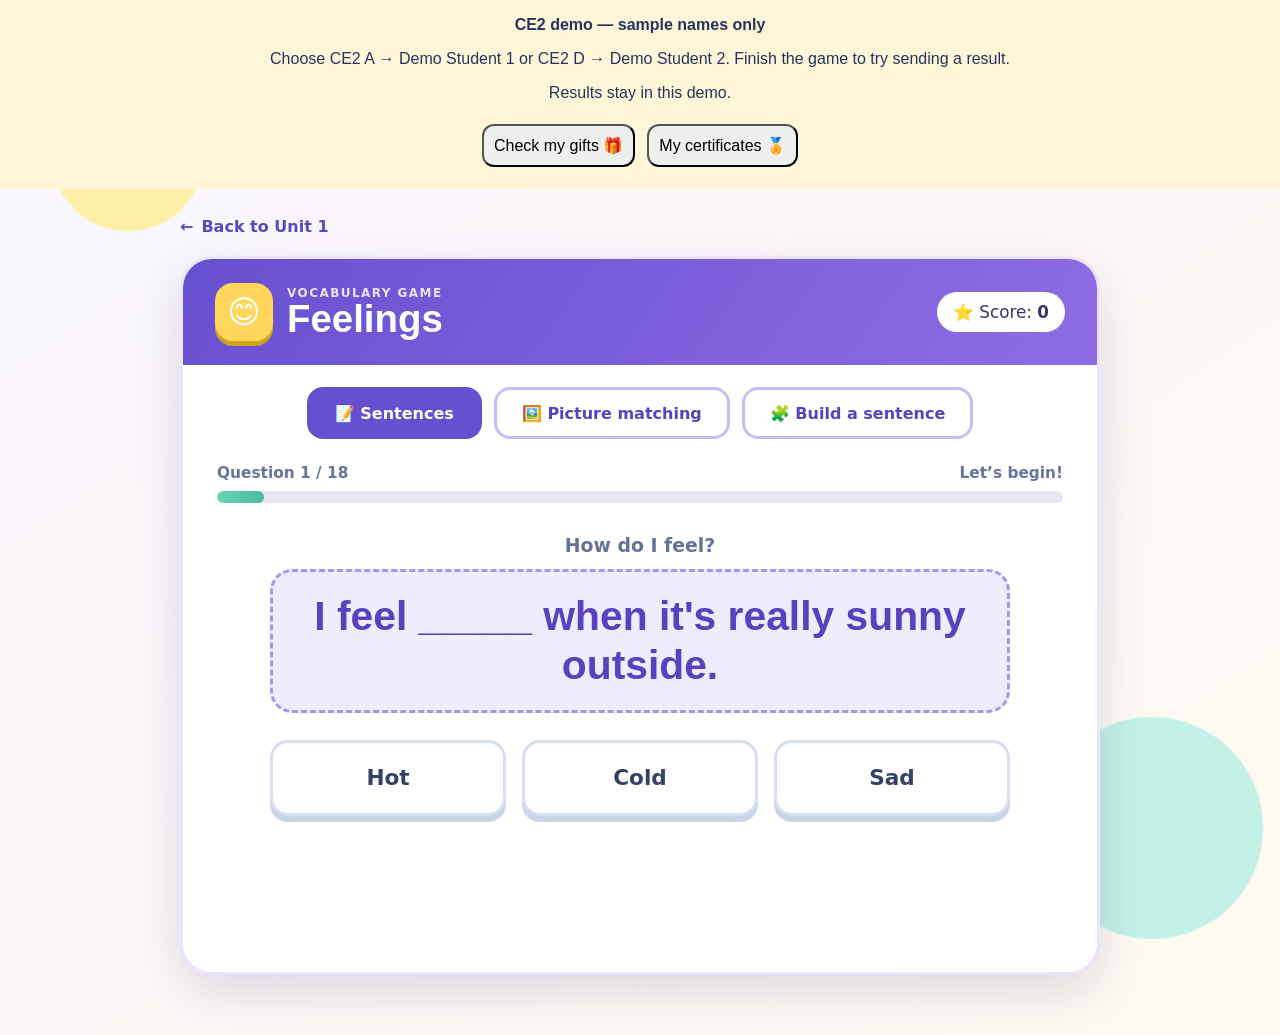
==== ce2-name-selection-demo.html @ 173ce125 "Add standalone name-selection demo with fictional students" ====
<!doctype html>
<html lang="en">
  <head>
    <meta charset="UTF-8" />
    <meta name="viewport" content="width=device-width, initial-scale=1.0" />
    <meta name="description" content="A fun feelings vocabulary game for CE2 English students." />
    <title>Feelings | CE2 Learning Games</title>
    
    
    
    
    
  <style>:root { font-family: "Nunito", system-ui, sans-serif; color: #26345d; background: #f5f1ff; }
* { box-sizing: border-box; }
body { margin: 0; min-width: 320px; min-height: 100vh; background: radial-gradient(circle at 10% 15%, #fff0a8 0 75px, transparent 77px), radial-gradient(circle at 90% 80%, #c4f1e6 0 110px, transparent 112px), linear-gradient(145deg, #f8f5ff, #fffaf0); }
button, a { font: inherit; }
.game-page { width: min(920px, calc(100% - 32px)); margin: 0 auto; padding: 28px 0 60px; }
.home-link { display: inline-flex; align-items: center; gap: 8px; margin-bottom: 20px; color: #5c48bd; font-weight: 800; text-decoration: none; }
.home-link:hover { text-decoration: underline; }
.home-link:focus-visible, button:focus-visible, .secondary-button:focus-visible { outline: 4px solid #f6c936; outline-offset: 4px; }
.game-panel { overflow: hidden; min-height: 650px; background: white; border: 3px solid #ebe5ff; border-radius: 32px; box-shadow: 0 18px 50px rgba(66, 48, 126, .16); }
.game-header { display: flex; align-items: center; justify-content: space-between; gap: 20px; padding: 24px 32px; color: white; background: linear-gradient(125deg, #6750cf, #8d6de4); }
.title-wrap { display: flex; align-items: center; gap: 14px; }
.game-icon { display: grid; place-items: center; width: 58px; height: 58px; font-size: 32px; background: #ffd65a; border-radius: 18px; box-shadow: 0 5px 0 #cfa322; }
.kicker { margin: 0; color: #e8e1ff; font-size: .75rem; font-weight: 800; letter-spacing: .12em; text-transform: uppercase; }
h1 { margin: 0; font-family: "Baloo 2", sans-serif; font-size: clamp(1.75rem, 4vw, 2.4rem); line-height: 1; }
.score-pill { flex: 0 0 auto; padding: 10px 16px; color: #3e326f; background: white; border-radius: 30px; font-size: 1.05rem; }
.progress-info { display: flex; justify-content: space-between; padding: 25px 34px 9px; color: #68759a; font-size: .96rem; font-weight: 800; }
.progress-track { height: 12px; margin: 0 34px; overflow: hidden; background: #e9e5f3; border-radius: 20px; }
.progress-fill { width: 8.33%; height: 100%; background: linear-gradient(90deg, #69d3b6, #49bd9e); border-radius: inherit; transition: width .35s ease; }
.question-area { padding: 31px 32px 42px; text-align: center; }
.instruction { margin: 0 0 13px; color: #667397; font-size: 1.18rem; font-weight: 800; }
.sentence { display: grid; place-items: center; min-height: 115px; width: min(740px, 100%); margin: 0 auto; padding: 20px 34px; color: #5941bf; background: #f0ecff; border: 3px dashed #a896ed; border-radius: 22px; font-family: "Baloo 2", sans-serif; font-size: clamp(1.65rem, 4vw, 2.55rem); font-weight: 800; line-height: 1.2; }
.answers { display: grid; grid-template-columns: repeat(3, 1fr); gap: 16px; width: min(740px, 100%); margin: 27px auto 0; }
.answer-button { min-height: 76px; padding: 12px 16px; color: #344269; background: white; border: 3px solid #d8dff1; border-radius: 18px; cursor: pointer; font-size: clamp(1.1rem, 2.5vw, 1.35rem); font-weight: 800; text-transform: capitalize; box-shadow: 0 6px 0 #cbd3e8; transition: transform .15s ease, box-shadow .15s ease, background .15s ease; }
.answer-button:hover:not(:disabled) { transform: translateY(-3px); border-color: #9d8be6; box-shadow: 0 9px 0 #d3caf5; }
.answer-button.wrong { color: #a63e52; background: #ffe6e9; border-color: #f27d91; box-shadow: 0 5px 0 #dd697d; animation: shake .3s ease; }
.answer-button.correct { color: #176a55; background: #dff9ee; border-color: #53c7a7; box-shadow: 0 5px 0 #3aa88a; }
.answer-button:disabled { cursor: default; opacity: .65; }
.answer-button.correct:disabled { opacity: 1; }
.feedback { min-height: 32px; margin: 22px 0 8px; font-size: 1.3rem; font-weight: 800; }
.feedback--correct { color: #19836a; }
.feedback--wrong { color: #c14a5f; }
.primary-button, .secondary-button { display: inline-flex; align-items: center; justify-content: center; gap: 8px; min-height: 52px; padding: 12px 25px; border-radius: 16px; font-weight: 800; text-decoration: none; cursor: pointer; }
.primary-button { color: white; background: #6750cf; border: 0; box-shadow: 0 6px 0 #4935a8; }
.primary-button:hover { background: #765fe0; transform: translateY(-1px); }
.next-button { visibility: hidden; }
.next-button.visible { visibility: visible; }
.results { padding: 78px 30px; text-align: center; }
.celebration { font-size: 75px; }
.results h2 { margin: 10px 0 0; color: #5941bf; font-family: "Baloo 2", sans-serif; font-size: clamp(2.5rem, 7vw, 4rem); }
.results p { margin: 5px 0 30px; color: #68759a; font-size: 1.45rem; }
.results p strong { color: #26345d; }
.result-actions { display: flex; flex-wrap: wrap; justify-content: center; gap: 16px; }
.secondary-button { color: #5941bf; background: white; border: 3px solid #c9bcf6; }
@keyframes shake { 25% { transform: translateX(-5px); } 75% { transform: translateX(5px); } }
@media (max-width: 620px) { .game-page { width: min(100% - 20px, 920px); padding-top: 15px; } .game-panel { min-height: 630px; border-radius: 24px; } .game-header { padding: 20px 18px; } .game-icon { width: 50px; height: 50px; } .score-pill { padding: 9px 12px; font-size: .92rem; } .progress-info { padding: 22px 20px 8px; } .progress-track { margin: 0 20px; } .question-area { padding: 26px 18px 36px; } .sentence { min-height: 105px; padding: 18px; } .answers { grid-template-columns: 1fr; gap: 12px; margin-top: 23px; } .answer-button { min-height: 60px; } }
@media (prefers-reduced-motion: reduce) { * { animation: none !important; transition: none !important; } }

[hidden] { display: none !important; }
.exercise-picker { display: flex; flex-wrap: wrap; justify-content: center; gap: 12px; padding: 22px 18px 0; }
.exercise-picker button[aria-pressed="true"] { color: white; background: #6750cf; border-color: #6750cf; }
.feeling-picture { display: grid; place-items: center; width: min(350px, 100%); min-height: 200px; margin: 0 auto; padding: 20px; background: #fff6d6; border: 3px dashed #e7c75e; border-radius: 24px; font-size: clamp(6rem, 20vw, 9rem); line-height: 1.2; }
.word-order { grid-template-columns: 1fr; }
.built-sentence { margin: 0; min-height: 48px; font-size: 1.4rem; }
.word-bank { display: flex; flex-wrap: wrap; justify-content: center; gap: 12px; }
.word-bank button:disabled { opacity: .5; }


[hidden] { display: none !important; }
.completion-form, .teacher-form { width: min(480px, 100%); margin: 28px auto; padding: 22px; border: 2px solid #d8dff1; border-radius: 18px; text-align: left; }
.completion-form h3 { margin-top: 0; }
.completion-form label, .teacher-form label { display: block; margin: 15px 0 6px; font-weight: 800; }
input, select { width: 100%; min-height: 46px; padding: 10px; font: inherit; border: 2px solid #9a8bce; border-radius: 8px; }
input:focus-visible, select:focus-visible { outline: 3px solid #f6c936; outline-offset: 2px; }
.completion-form button, .teacher-form button { margin-top: 20px; }
.results .completion-form p, .score-note, .submission-status { font-size: 1rem; margin: 12px 0; }
button:disabled { cursor: default; opacity: .65; }
.teacher-content { padding: 24px; }
.teacher-toolbar { display: flex; flex-wrap: wrap; gap: 12px; margin: 20px 0; }
.table-wrap { overflow-x: auto; }
table { width: 100%; border-collapse: collapse; margin-bottom: 28px; }
th, td { padding: 12px; border-bottom: 1px solid #d8dff1; text-align: left; }
th { background: #f0ecff; }
.teacher-status { min-height: 24px; }

.student-list { list-style: none; margin: 0 0 28px; padding: 0; }
.student-results { border-bottom: 1px solid #d8dff1; }
.student-results summary { padding: 12px; cursor: pointer; font-weight: 700; text-align: left; overflow-wrap: anywhere; }
.student-results summary:hover { background: #f0ecff; }
.student-results summary:focus-visible { outline: 3px solid #9a8bce; outline-offset: -3px; }
.student-results[open] summary { background: #f0ecff; }
.student-results .table-wrap { padding: 12px; }
.student-results table { margin-bottom: 0; }

.teacher-form .stay-signed-in { display: flex; align-items: center; gap: 10px; font-weight: 400; }
.stay-signed-in input { width: 18px; height: 18px; min-height: 0; padding: 0; flex: 0 0 18px; }

.all-games-completed { display: inline-block; margin-left: 10px; color: #18733b; font-style: italic; font-weight: 500; }

.teacher-gift{display:inline-flex;margin-left:12px;align-items:center;font-weight:700}.send-gift{border:0;background:#6655c7;color:white;font:inherit;font-weight:800;border-radius:12px;padding:10px 15px;cursor:pointer}.gift-student{display:flex;justify-content:space-between;align-items:center;gap:15px;flex-wrap:wrap;padding:15px;border-bottom:1px solid #ddd}


.gift-actions{display:flex;justify-content:center;gap:14px;flex-wrap:wrap;margin:25px 0}.gift-actions button,.gift-card,#giftLookup button,.certificate-actions button{border:0;border-radius:14px;padding:15px 22px;background:#6655c7;color:white;font:inherit;font-weight:800;cursor:pointer}#giftsDialog{width:min(800px,94vw)}#giftLookup{display:grid;gap:10px;margin:20px 0}#giftLookup input,#giftLookup select{width:100%;padding:12px;border:2px solid #d8d0ef;border-radius:10px;font:inherit;margin:0}#giftLookup button{justify-self:start}#giftList{display:flex;gap:15px;flex-wrap:wrap;margin:20px 0}.gift-card{min-height:115px;background:#fff0be;color:#5143a8;font-size:1.3rem;border:2px solid #e8c45e}.certificate{text-align:center;border:7px double #c79832;border-radius:12px;padding:30px 20px;background:#fffdf5}.certificate .seal{font-size:3rem}.certificate h3{font-size:clamp(1.5rem,4vw,2.3rem);color:#6655c7;margin:12px}.certificate-name{font-size:clamp(1.6rem,5vw,2.8rem);font-weight:900;overflow-wrap:anywhere}.certificate-actions{display:flex;justify-content:center;gap:12px;flex-wrap:wrap;margin-top:22px}.confetti{position:fixed;inset:0;pointer-events:none;z-index:10000;overflow:hidden}.confetti i{position:absolute;left:var(--x);top:-20px;width:10px;height:17px;animation:confetti-fall 2.8s var(--delay) ease-in forwards}@keyframes confetti-fall{to{transform:translateY(105vh) rotate(var(--spin))}}@media print{body>*{display:none!important}#giftsDialog{display:block!important;position:static;max-height:none;width:100%;box-shadow:none;padding:0}#giftsDialog>*{display:none!important}#giftsDialog #certificate{display:block!important}#certificate .certificate-actions{display:none!important}dialog::backdrop{background:none}}

#giftsDialog{max-height:92vh;overflow:auto;border:0;border-radius:26px;padding:28px;background:#fffaf1;color:#252352;font-family:Nunito,system-ui,sans-serif;box-shadow:0 20px 80px #25235244}#giftsDialog::backdrop{background:#25235299}#giftsDialog .dialog-top{display:flex;justify-content:space-between;align-items:center;gap:15px}#closeGifts{border:0;border-radius:50%;width:44px;height:44px;font-size:1.2rem;cursor:pointer}.gift-actions button:focus-visible,.gift-card:focus-visible,#giftsDialog button:focus-visible{outline:3px solid #c79832;outline-offset:4px}[hidden]{display:none!important}


.completion-check{display:inline-block;margin:6px 0 6px 10px;padding:5px 9px;border-radius:12px;background:#d9f0de;color:#174b40;font-size:.8rem;font-weight:800;line-height:1.3}.folder-game.is-complete,.game-card.is-complete,.game-card--rhymes.is-complete,.game-card--imperatives.is-complete,.game-card--feelings.is-complete,.game-card--be.is-complete,.lesson-folder.is-complete{background:#e9f6eb;border-color:#559968}.exercise-picker [data-progress].is-complete{background:#e9f6eb;border-color:#559968;color:#174b40}.game-card__content>.completion-check{margin-left:0}.exercise-progress{margin:0;padding:0 24px 12px}.unit-progress{text-align:center;margin:0}.lesson-folder .completion-check{align-self:flex-start}.folder-game .completion-check{font-size:.8rem;display:inline-block}.game-card.is-complete>.completion-check{margin-left:0}


.demo-bar{padding:16px;background:#fff6d9;text-align:center;font-family:sans-serif}.demo-bar button{margin:6px;padding:10px;border-radius:12px;cursor:pointer}</style></head>
  <body><aside class="demo-bar"><strong>CE2 demo — sample names only</strong><p>Choose CE2 A → Demo Student 1 or CE2 D → Demo Student 2. Finish the game to try sending a result.</p><p>Results stay in this demo.</p><button type="button" data-gifts="gifts">Check my gifts 🎁</button><button type="button" data-gifts="certificates">My certificates 🏅</button></aside>
    <main class="game-page">
      <a class="home-link" href="#"><span aria-hidden="true">←</span> Back to Unit 1</a>

      <section class="game-panel" aria-labelledby="game-title">
        <header class="game-header">
          <div class="title-wrap">
            <span class="game-icon" aria-hidden="true">😊</span>
            <div><p class="kicker">Vocabulary game</p><h1 id="game-title">Feelings</h1></div>
          </div>
          <div class="score-pill">⭐ Score: <strong id="score">0</strong></div>
        </header>

        <nav class="exercise-picker" aria-label="Choose an exercise">
          <button class="secondary-button" id="sentence-mode" data-progress="feelings-sentences" type="button" aria-pressed="true">📝 Sentences</button>
          <button class="secondary-button" id="picture-mode" data-progress="feelings-pictures" type="button" aria-pressed="false">🖼️ Picture matching</button>
          <button class="secondary-button" id="order-mode" data-progress="feelings-order" type="button" aria-pressed="false">🧩 Build a sentence</button>
        </nav>
        <div id="quiz-view">
          <div class="progress-info">
            <span>Question <strong id="question-number">1</strong> / <span id="question-total">18</span></span>
            <span id="progress-label">Let’s begin!</span>
          </div>
          <div class="progress-track" role="progressbar" aria-label="Game progress" aria-valuemin="0" aria-valuemax="18" aria-valuenow="1">
            <div class="progress-fill" id="progress-fill"></div>
          </div>

          <div class="question-area">
            <p class="instruction" id="instruction">How do I feel?</p>
            <div class="sentence" id="sentence">I feel _____ when it's really sunny outside.</div>
            <div class="feeling-picture" id="feeling-picture" role="img" hidden></div>
            <div class="answers" id="answers" aria-label="Answer choices"></div>
            <p class="feedback" id="feedback" aria-live="polite"></p>
            <button class="primary-button next-button" id="next-button" type="button">Next Question <span aria-hidden="true">→</span></button>
          </div>
        </div>

        <div class="results" id="results" hidden>
          <div class="celebration" aria-hidden="true">🎉</div>
          <h2 tabindex="-1">Great work!</h2>
          <p>Your score: <strong><span id="final-score">0</span> / <span id="final-total">18</span></strong></p>
          <div class="result-actions">
            <button class="primary-button" id="play-again" type="button">↻ Play Again</button>
            <a class="secondary-button" href="#">← Back to Unit 1</a>
            <a class="secondary-button" href="#">⌂ Back to CE2 Homepage</a>
          </div>
        </div>
      </section>
    </main>
    
    
    
    
  <dialog id="giftsDialog" aria-labelledby="giftsTitle"><div class="dialog-top"><h2 id="giftsTitle">Check my gifts 🎁</h2><button id="closeGifts" aria-label="Close gifts">✕</button></div><form id="giftLookup"><label for="giftName">Your name</label><select id="giftName" name="gift_name" required><option value="">Choose your class first</option></select><label for="giftSection">Your class</label><select id="giftSection" name="gift_section" required><option value="">Choose your class</option><option>CE2 A</option><option>CE2 D</option></select><button type="submit">Check →</button></form><p id="giftStatus" role="status" aria-live="polite"></p><div id="giftList"></div><section id="certificate" class="certificate" hidden><div class="seal" aria-hidden="true">🏅 ⭐ 🏅</div><h3 id="certificateHeading" tabindex="-1">Certificate of achievement</h3><p>Awarded to</p><p id="certificateName" class="certificate-name"></p><h3>Congratulations!</h3><p>You completed all <strong>Unit 1 games!</strong></p><p>CE2 · Unit 1</p><p>From: <strong>Mrs. Reem</strong></p><p id="certificateDate"></p><div class="certificate-actions"><button id="collectionFromGift">My certificates 🏅</button><button id="printCertificate">Print / Save as PDF</button></div></section></dialog>
<script>// Registered names supplied by Mrs. Reem. Keep each name stable to retain its results.
window.StudentRoster = (() => {
  const classes = {"CE2 A":["Demo Student 1"],"CE2 D":["Demo Student 2"]};
  function bind(form, nameField, sectionField) {
    const name = form.elements[nameField], section = form.elements[sectionField];
    const nameLabel = form.querySelector(`label[for="${name.id}"]`);
    const sectionLabel = form.querySelector(`label[for="${section.id}"]`);
    // Present the class first, followed by its registered names.
    form.insertBefore(sectionLabel, nameLabel);
    form.insertBefore(section, nameLabel);
    function refresh() {
      name.setCustomValidity('');
      const names = classes[section.value] || [];
      name.replaceChildren(new Option(names.length ? 'Choose your name' : 'Choose your class first', ''));
      for (const value of [...names].sort((a, b) => a.localeCompare(b, 'en'))) {
        name.add(new Option(value, value));
      }
    }
    section.addEventListener('change', refresh);
    name.addEventListener('change', () => name.setCustomValidity(''));
    form.addEventListener('reset', () => queueMicrotask(refresh));
    form.addEventListener('submit', event => {
      if (!(classes[section.value] || []).includes(name.value)) {
        event.preventDefault();
        event.stopImmediatePropagation();
        name.setCustomValidity('Please choose your class and your registered name.');
        name.reportValidity();
      }
    }, true);
    refresh();
  }
  return { bind };
})();
</script><script>window.ResultsAPI={
submit:async record=>{window.demoResult=record;},
gifts:async(name,section)=>[{id:'demo-award',student_name:name,class_section:section,awarded_at:new Date().toISOString(),opened_at:window.demoOpened?new Date().toISOString():null}],
openGift:async(name,section,id)=>{window.demoOpened=true;return {id,student_name:name,class_section:section,awarded_at:new Date().toISOString(),opened_at:new Date().toISOString()};}
};</script><script>window.GiftConfig = {
  "level": "CE2",
  "sections": [
    "CE2 A",
    "CE2 D"
  ],
  "allSections": [
    "CP C",
    "CP F",
    "CE2 A",
    "CE2 D",
    "CM1 A",
    "CM1 D"
  ],
  "catalog": {
    "CP": [
      {
        "game": "School supplies",
        "exercise": "Picture pairs"
      },
      {
        "game": "School supplies",
        "exercise": "What’s missing?"
      },
      {
        "game": "My daily routine",
        "exercise": "Picture pairs"
      },
      {
        "game": "My daily routine",
        "exercise": "What’s missing?"
      },
      {
        "game": "There is / There are",
        "exercise": "Choose the sentence"
      }
    ],
    "CE2": [
      {
        "game": "Rhyming Words",
        "exercise": "Rhyming words"
      },
      {
        "game": "Rhyming Words",
        "exercise": "Picture clues"
      },
      {
        "game": "Imperative Verbs",
        "exercise": "Sort sentences"
      },
      {
        "game": "Imperative Verbs",
        "exercise": "Choose a sentence"
      },
      {
        "game": "Feelings",
        "exercise": "Picture matching"
      },
      {
        "game": "Feelings",
        "exercise": "Build a sentence"
      },
      {
        "game": "Feelings",
        "exercise": "Sentences and situations"
      },
      {
        "game": "Verb to Be",
        "exercise": "affirmative"
      },
      {
        "game": "Verb to Be",
        "exercise": "negative"
      },
      {
        "game": "Verb to Be",
        "exercise": "interrogative"
      },
      {
        "game": "Verb to Be",
        "exercise": "mixed"
      }
    ],
    "CM1": [
      {
        "game": "CM1 · Capitalization and Punctuation",
        "exercise": "Capitalize and Punctuate"
      },
      {
        "game": "CM1 · Capitalization and Punctuation",
        "exercise": "Full Stop or Question Mark?"
      },
      {
        "game": "CM1 · London Landmarks",
        "exercise": "Guess the Landmark"
      },
      {
        "game": "CM1 · London Landmarks",
        "exercise": "Who or What Am I?"
      },
      {
        "game": "CM1 · London Landmarks",
        "exercise": "Match the Landmark"
      },
      {
        "game": "CM1 · Family Tree",
        "exercise": "Family Tree Quiz"
      },
      {
        "game": "CM1 · Family Tree",
        "exercise": "Choose the Relationship"
      },
      {
        "game": "CM1 · Subject Pronouns",
        "exercise": "Replace the Subject"
      },
      {
        "game": "CM1 · Subject Pronouns",
        "exercise": "Pronoun Challenge"
      },
      {
        "game": "CM1 · Object Pronouns",
        "exercise": "Replace the Object"
      },
      {
        "game": "CM1 · Object Pronouns",
        "exercise": "Subject or Object Pronoun?"
      },
      {
        "game": "CM1 · Verb to Be",
        "exercise": "Am / Is / Are"
      },
      {
        "game": "CM1 · Verb to Be",
        "exercise": "Make It Negative"
      },
      {
        "game": "CM1 · Verb to Be",
        "exercise": "Make a Question"
      },
      {
        "game": "CM1 · Prepositions of Place",
        "exercise": "Where is it?"
      },
      {
        "game": "CM1 · Prepositions of Place",
        "exercise": "Choose the Correct Sentence"
      }
    ]
  }
};

</script><script>window.GameProgressConfig = {
  "storageKey": "ce2-unit1-completed",
  "entries": [
    {
      "id": "rhymes-words",
      "group": "rhyming-words",
      "game": "Rhyming Words",
      "exercise": "Rhyming words"
    },
    {
      "id": "rhymes-pictures",
      "group": "rhyming-words",
      "game": "Rhyming Words",
      "exercise": "Picture clues"
    },
    {
      "id": "imperatives-sort",
      "group": "imperative-verbs",
      "game": "Imperative Verbs",
      "exercise": "Sort sentences"
    },
    {
      "id": "imperatives-choose",
      "group": "imperative-verbs",
      "game": "Imperative Verbs",
      "exercise": "Choose a sentence"
    },
    {
      "id": "feelings-pictures",
      "group": "feelings",
      "game": "Feelings",
      "exercise": "Picture matching"
    },
    {
      "id": "feelings-order",
      "group": "feelings",
      "game": "Feelings",
      "exercise": "Build a sentence"
    },
    {
      "id": "feelings-sentences",
      "group": "feelings",
      "game": "Feelings",
      "exercise": "Sentences and situations"
    },
    {
      "id": "be-affirmative",
      "group": "verb-to-be",
      "game": "Verb to Be",
      "exercise": "affirmative"
    },
    {
      "id": "be-negative",
      "group": "verb-to-be",
      "game": "Verb to Be",
      "exercise": "negative"
    },
    {
      "id": "be-interrogative",
      "group": "verb-to-be",
      "game": "Verb to Be",
      "exercise": "interrogative"
    },
    {
      "id": "be-mixed",
      "group": "verb-to-be",
      "game": "Verb to Be",
      "exercise": "mixed"
    }
  ]
};

</script><script>window.GameProgress=(()=>{
 const config=window.GameProgressConfig;
 function history(){try{const data=JSON.parse(localStorage.getItem(config.storageKey)||'{}');return data&&typeof data==='object'&&!Array.isArray(data)?data:{};}catch{return {};}}
 function completed(id,data=history()){const result=data[id];return !!result&&Number.isFinite(result.score)&&Number.isFinite(result.total)&&result.total>0&&result.score>=0&&result.score<=result.total;}
 function render(){const data=history();document.querySelectorAll('[data-progress],[data-progress-group],[data-progress-unit]').forEach(el=>{const entries=el.hasAttribute('data-progress-unit')?config.entries:el.dataset.progressGroup?config.entries.filter(e=>e.group===el.dataset.progressGroup):config.entries.filter(e=>e.id===el.dataset.progress);const done=entries.length>0&&entries.every(e=>completed(e.id,data));el.classList.toggle('is-complete',done);const host=el.matches('details')?el.querySelector('summary'):(el.querySelector('.game-card__content')||el);host.querySelector(':scope > .completion-check')?.remove();if(done){const badge=document.createElement('span');badge.className='completion-check';badge.textContent=el.hasAttribute('data-progress-unit')?'✓ All games completed':'✓ Completed';host.append(badge);}});}
 function save(game,exercise,score,total){const entry=config.entries.find(e=>e.game===game&&e.exercise===exercise);if(!entry||!Number.isFinite(score)||!Number.isFinite(total)||total<=0||score<0||score>total)return;try{const data=history();data[entry.id]={score,total};localStorage.setItem(config.storageKey,JSON.stringify(data));}catch{}render();}
 window.addEventListener('storage',event=>{if(event.key===config.storageKey||event.key===null)render();});window.addEventListener('pageshow',render);
 if(document.readyState==='loading')document.addEventListener('DOMContentLoaded',render);else render();
 return {save,completed,render};
})();

</script><script>// Uses the game's existing answer handler and retry-friendly scoring.
function renderWordOrder(question, container) {
  container.replaceChildren();
  container.classList.add("word-order");
  const built = document.createElement("p");
  built.className = "built-sentence";
  built.setAttribute("aria-live", "polite");
  const bank = document.createElement("div");
  bank.className = "word-bank";
  const selected = [];
  const check = document.createElement("button");
  check.type = "button";
  check.className = "answer-button";
  check.textContent = "Check sentence";
  check.dataset.answer = "";
  check.disabled = true;
  const clear = document.createElement("button");
  clear.type = "button";
  clear.className = "secondary-button";
  clear.textContent = "Start sentence again";
  question.words.forEach(word => {
    const button = document.createElement("button");
    button.type = "button";
    button.className = "secondary-button";
    button.textContent = word;
    button.addEventListener("click", () => {
      selected.push(word);
      button.disabled = true;
      built.textContent = selected.join(" ");
      check.dataset.answer = built.textContent;
      check.disabled = selected.length !== question.words.length;
    });
    bank.append(button);
  });
  clear.addEventListener("click", () => {
    selected.length = 0;
    built.textContent = "Choose the words below.";
    check.dataset.answer = "";
    check.disabled = true;
    check.classList.remove("wrong");
    check.removeAttribute("aria-label");
    bank.querySelectorAll("button").forEach(button => { button.disabled = false; });
    bank.querySelector("button").focus();
  });
  built.textContent = "Choose the words below.";
  container.append(built, bank, check, clear);
}

</script><script>window.CompletionResult = (() => {
  const host = document.querySelector('#results');
  const form = document.createElement('form');
  form.className = 'completion-form';
  form.innerHTML = `
    <h3>Send your result to your teacher</h3>
    <p class="score-note">Your score counts questions you solved, including retries.</p>
    <label for="student-name">Student name</label>
    <select id="student-name" name="student_name" required><option value="">Choose your class first</option></select>
    <label for="class-section">Class section</label>
    <select id="class-section" name="class_section" required>
      <option value="">Choose your section</option>
      <option>CE2 A</option><option>CE2 D</option>
    </select>
    <button class="primary-button" type="submit">Submit result</button>
    <p class="submission-status" role="status" aria-live="polite"></p>`;
  host.insertBefore(form, host.querySelector('.result-actions'));
  StudentRoster.bind(form, 'student_name', 'class_section');
  const status = form.querySelector('.submission-status');
  const controls = [...form.querySelectorAll('input, select, button')];
  let completion = null;
  let sending = false;
  let saved = false;
  let record = null;
  function reset() {
    completion = null;
    record = null;
    saved = false;
    form.reset();
    status.textContent = '';
    controls.forEach(control => { control.disabled = false; });
  }
  form.addEventListener('submit', async event => {
    event.preventDefault();
    if (!completion || sending || saved) return;
    const name = form.elements.student_name.value.trim();
    if (!name) {
      form.elements.student_name.setCustomValidity('Please enter your name.');
      form.elements.student_name.reportValidity();
      return;
    }
    record ||= { ...completion, student_name: name, class_section: form.elements.class_section.value };
    // Keep the same payload and ID on retry, even if the network response was lost.
    const submitted = record;
    sending = true;
    controls.forEach(control => { control.disabled = true; });
    status.textContent = 'Sending… Please wait.';
    try {
      await ResultsAPI.submit(submitted);
      if (record === submitted) {
        saved = true;
        status.textContent = 'Demo result saved! No result was sent to your teacher.';
      }
    } catch {
      if (record === submitted) {
        status.textContent = 'Your result could not be confirmed. Check your connection and press Submit result to retry.';
        // Freeze identity while retrying this same completion.
        form.querySelector('button').disabled = false;
      }
    } finally {
      sending = false;
    }
  });
  form.elements.student_name.addEventListener('input', () => form.elements.student_name.setCustomValidity(''));
  return {
    reset,
    show(game, exercise, score, total) {
      GameProgress.save(game, exercise, score, total);
      reset();
      completion = { id: crypto.randomUUID(), game, exercise, score, total };
    },
  };
})();

</script><script>const sentenceQuestions = [
  { sentence: "I feel _____ when it's really sunny outside.", choices: ["hot", "cold", "sad"], answer: "hot" },
  { sentence: "I feel _____ when I have a big test coming up.", choices: ["worried", "excited", "calm"], answer: "worried" },
  { sentence: "I feel _____ when it's snowing outside.", choices: ["cold", "hot", "happy"], answer: "cold" },
  { sentence: "I feel _____ when I'm playing with my favorite toy.", choices: ["happy", "scared", "worried"], answer: "happy" },
  { sentence: "I feel _____ after a long day at school.", choices: ["tired", "excited", "angry"], answer: "tired" },
  { sentence: "I feel _____ when I watch a scary movie.", choices: ["scared", "happy", "calm"], answer: "scared" },
  { sentence: "I feel _____ when someone takes my things without asking.", choices: ["angry", "sad", "cold"], answer: "angry" },
  { sentence: "I feel _____ when I know we're going on a field trip.", choices: ["excited", "tired", "happy"], answer: "excited" },
  { sentence: "I feel _____ when I take deep breaths and relax.", choices: ["calm", "worried", "angry"], answer: "calm" },
  { sentence: "I feel _____ when I miss my family.", choices: ["sad", "happy", "excited"], answer: "sad" },
  { sentence: "I feel _____ when I run outside on a very warm day.", choices: ["hot", "cold", "tired"], answer: "hot" },
  { sentence: "I feel _____ when I hear a strange noise at night.", choices: ["scared", "calm", "happy"], answer: "scared" },

  { section: "Choose the correct feeling", sentence: "It is really sunny outside.", choices: ["hot", "cold", "sad"], answer: "hot" },
  { section: "Choose the correct feeling", sentence: "I have a big test coming up.", choices: ["worried", "happy", "calm"], answer: "worried" },
  { section: "Choose the correct feeling", sentence: "I watch a scary movie.", choices: ["scared", "excited", "tired"], answer: "scared" },
  { section: "Choose the correct feeling", sentence: "We are going on a field trip.", choices: ["excited", "angry", "cold"], answer: "excited" },
  { section: "Choose the correct feeling", sentence: "I take deep breaths and relax.", choices: ["calm", "worried", "hot"], answer: "calm" },
  { section: "Choose the correct feeling", sentence: "I miss my family.", choices: ["sad", "happy", "excited"], answer: "sad" },
];

const pictureQuestions = [
  {
    "picture": "🥵",
    "description": "A face sweating in the heat",
    "choices": [
      "hot",
      "cold",
      "sad"
    ],
    "answer": "hot"
  },
  {
    "picture": "😟",
    "description": "A face with raised eyebrows and an uneasy mouth",
    "choices": [
      "calm",
      "happy",
      "worried"
    ],
    "answer": "worried"
  },
  {
    "picture": "🥶",
    "description": "A blue face with chattering teeth and ice",
    "choices": [
      "angry",
      "cold",
      "hot"
    ],
    "answer": "cold"
  },
  {
    "picture": "😊",
    "description": "A face with a big smile",
    "choices": [
      "happy",
      "sad",
      "scared"
    ],
    "answer": "happy"
  },
  {
    "picture": "😴",
    "description": "A face with closed eyes and sleep symbols",
    "choices": [
      "excited",
      "angry",
      "tired"
    ],
    "answer": "tired"
  },
  {
    "picture": "😨",
    "description": "A face with wide eyes and a frightened open mouth",
    "choices": [
      "happy",
      "scared",
      "calm"
    ],
    "answer": "scared"
  },
  {
    "picture": "😠",
    "description": "A face with a frown and eyebrows pointing down",
    "choices": [
      "angry",
      "happy",
      "cold"
    ],
    "answer": "angry"
  },
  {
    "picture": "🤩",
    "description": "A smiling face with stars in its eyes",
    "choices": [
      "tired",
      "sad",
      "excited"
    ],
    "answer": "excited"
  },
  {
    "picture": "😌",
    "description": "A face with gently closed eyes and a relaxed smile",
    "choices": [
      "angry",
      "calm",
      "worried"
    ],
    "answer": "calm"
  },
  {
    "picture": "😢",
    "description": "A face with a frown and a tear",
    "choices": [
      "sad",
      "happy",
      "hot"
    ],
    "answer": "sad"
  }
];
const orderQuestions = [
  { section: "Put the words in order", sentence: "The school trip is tomorrow. Build the sentence.", words: ["excited.", "am", "I"], answer: "I am excited." },
  { section: "Put the words in order", sentence: "I take deep breaths. Build the sentence.", words: ["calm.", "I", "am"], answer: "I am calm." },
  { section: "Put the words in order", sentence: "I need to sleep. Build the sentence.", words: ["am", "tired.", "I"], answer: "I am tired." },
];
let questions = sentenceQuestions;

const positiveMessages = ["Great job!", "Correct!", "Excellent!", "Well done!"];
let currentQuestion = 0;
let score = 0;
let questionSolved = false;

const elements = {
  quizView: document.querySelector("#quiz-view"), results: document.querySelector("#results"),
  questionNumber: document.querySelector("#question-number"), sentence: document.querySelector("#sentence"),
  instruction: document.querySelector("#instruction"), answers: document.querySelector("#answers"),
  picture: document.querySelector("#feeling-picture"),
  questionTotal: document.querySelector("#question-total"), finalTotal: document.querySelector("#final-total"),
  sentenceMode: document.querySelector("#sentence-mode"), pictureMode: document.querySelector("#picture-mode"),
  feedback: document.querySelector("#feedback"),
  score: document.querySelector("#score"), nextButton: document.querySelector("#next-button"),
  progressFill: document.querySelector("#progress-fill"), progressBar: document.querySelector("[role='progressbar']"),
  progressLabel: document.querySelector("#progress-label"), finalScore: document.querySelector("#final-score"),
  playAgain: document.querySelector("#play-again"),
};

function renderQuestion() {
  questionSolved = false;
  const question = questions[currentQuestion];
  elements.questionNumber.textContent = currentQuestion + 1;
  elements.instruction.textContent = question.section || "How do I feel?";
  const isPicture = Boolean(question.picture);
  elements.instruction.textContent = isPicture ? "Match the picture to the correct word." : (question.section || "How do I feel?");
  elements.sentence.hidden = isPicture;
  elements.picture.hidden = !isPicture;
  elements.sentence.textContent = question.sentence || "";
  elements.picture.textContent = question.picture || "";
  elements.picture.setAttribute("aria-label", question.description || "");
  elements.questionTotal.textContent = questions.length;
  elements.finalTotal.textContent = questions.length;
  elements.progressBar.setAttribute("aria-valuemax", questions.length);
  elements.feedback.textContent = "";
  elements.feedback.className = "feedback";
  elements.nextButton.classList.remove("visible");
  elements.progressFill.style.width = `${((currentQuestion + 1) / questions.length) * 100}%`;
  elements.progressBar.setAttribute("aria-valuenow", currentQuestion + 1);
  elements.progressLabel.textContent = currentQuestion === 0 ? "Let’s begin!" : (question.section ? "Choose the best answer!" : "Keep going!");
  if (question.words) { renderWordOrder(question, elements.answers); return; }
  elements.answers.classList.remove("word-order");
  elements.answers.replaceChildren(...question.choices.map((choice) => {
    const button = document.createElement("button");
    button.className = "answer-button";
    button.type = "button";
    button.dataset.answer = choice;
    button.textContent = choice;
    return button;
  }));
}

function checkAnswer(button) {
  if (questionSolved) return;
  if (button.dataset.answer === questions[currentQuestion].answer) {
    questionSolved = true;
    score += 1;
    button.classList.add("correct");
    button.setAttribute("aria-label", `${button.textContent}, correct answer`);
    elements.answers.querySelectorAll("button").forEach((answer) => { answer.disabled = true; });
    elements.score.textContent = score;
    elements.feedback.textContent = positiveMessages[currentQuestion % positiveMessages.length];
    elements.feedback.className = "feedback feedback--correct";
    elements.nextButton.classList.add("visible");
    elements.nextButton.focus();
  } else {
    button.classList.add("wrong");
    button.disabled = true;
    elements.feedback.textContent = "Try again!";
    elements.feedback.className = "feedback feedback--wrong";
  }
}

function nextQuestion() {
  currentQuestion += 1;
  if (currentQuestion < questions.length) renderQuestion();
  else showResults();
}

function showResults() {
  CompletionResult.show("Feelings", questions === pictureQuestions ? "Picture matching" : (questions === orderQuestions ? "Build a sentence" : "Sentences and situations"), score, questions.length);
  elements.quizView.hidden = true;
  elements.results.hidden = false;
  elements.finalScore.textContent = score;
  elements.results.querySelector("h2").focus();
}

function restartGame() {
  CompletionResult.reset();
  currentQuestion = 0;
  score = 0;
  elements.score.textContent = "0";
  elements.results.hidden = true;
  elements.quizView.hidden = false;
  renderQuestion();
}

elements.answers.addEventListener("click", (event) => {
  const button = event.target.closest("button[data-answer]");
  if (button) checkAnswer(button);
});
elements.nextButton.addEventListener("click", nextQuestion);
elements.playAgain.addEventListener("click", restartGame);
function selectExercise(mode) {
  questions = mode === "order" ? orderQuestions : (mode === "picture" ? pictureQuestions : sentenceQuestions);
  const pictureMode = mode === "picture";
  document.querySelector("#order-mode").setAttribute("aria-pressed", String(mode === "order"));
  elements.sentenceMode.setAttribute("aria-pressed", String(mode === "sentence"));
  elements.pictureMode.setAttribute("aria-pressed", String(pictureMode));
  restartGame();
}
elements.sentenceMode.addEventListener("click", () => selectExercise("sentence"));
elements.pictureMode.addEventListener("click", () => selectExercise("picture"));
renderQuestion();

document.querySelector("#order-mode").addEventListener("click", () => selectExercise("order"));

</script><script>(() => {
 const dialog=document.querySelector('#giftsDialog'),form=document.querySelector('#giftLookup'),status=document.querySelector('#giftStatus'),list=document.querySelector('#giftList'),certificate=document.querySelector('#certificate');
 StudentRoster.bind(form, 'gift_name', 'gift_section');
 let mode='gifts',identity=null,awards=[],generation=0;
 function confetti(){if(matchMedia('(prefers-reduced-motion: reduce)').matches)return;const layer=document.createElement('div');layer.className='confetti';layer.setAttribute('aria-hidden','true');for(let i=0;i<65;i++){const bit=document.createElement('i');bit.style.setProperty('--x',Math.random()*100+'vw');bit.style.setProperty('--delay',Math.random()*.5+'s');bit.style.setProperty('--spin',Math.random()*720+'deg');bit.style.background=['#ffd55b','#6655c7','#df6d42','#46b890','#ed89b6'][i%5];layer.append(bit);}dialog.append(layer);setTimeout(()=>layer.remove(),3500);}
 function render(){list.replaceChildren();certificate.hidden=true;const available=awards.filter(a=>mode==='gifts'?!a.opened_at:!!a.opened_at);status.textContent=available.length?(mode==='gifts'?'🎁 Gift from Mrs. Reem! Click your gift to open it.':'Your certificate collection'):(mode==='gifts'?'No new gifts yet. Any gift from Mrs. Reem will appear here.':'Your certificates will appear here after you open a gift.');for(const award of available){const b=document.createElement('button');b.className='gift-card';b.textContent=mode==='gifts'?'🎁 Open your Unit 1 gift':'🏅 Unit 1 certificate';b.onclick=async()=>{const run=generation;b.disabled=true;try{let current=award;if(!award.opened_at){current=await ResultsAPI.openGift(identity.name,identity.section,award.id);if(run!==generation)return;awards=awards.map(a=>a.id===current.id?current:a);}showCertificate(current);}catch{if(run===generation){status.textContent='Could not open your gift. Please try again.';b.disabled=false;}}};list.append(b);}}
 function showCertificate(award){list.replaceChildren();status.textContent='';certificate.hidden=false;document.querySelector('#certificateName').textContent=award.student_name;document.querySelector('#certificateDate').textContent=new Intl.DateTimeFormat('en-GB',{timeZone:'Asia/Qatar',dateStyle:'long'}).format(new Date(award.awarded_at));document.querySelector('#certificateHeading').focus();}
 document.querySelectorAll('[data-gifts]').forEach(b=>b.onclick=()=>{generation++;mode=b.dataset.gifts;identity=null;awards=[];form.reset();form.querySelector('button').disabled=false;form.hidden=false;list.replaceChildren();certificate.hidden=true;status.textContent='';document.querySelector('#giftsTitle').textContent=mode==='gifts'?'Check my gifts 🎁':'My certificates 🏅';dialog.showModal();});
 document.querySelector('#closeGifts').onclick=()=>dialog.close();dialog.addEventListener('close',()=>{dialog.querySelectorAll('.confetti').forEach(x=>x.remove());generation++;identity=null;awards=[];form.reset();list.replaceChildren();certificate.hidden=true;status.textContent='';});
 form.onsubmit=async event=>{event.preventDefault();const name=form.elements.gift_name.value.trim().replace(/\s+/g,' '),section=form.elements.gift_section.value;if(!name){form.elements.gift_name.setCustomValidity('Please enter your name.');form.elements.gift_name.reportValidity();return;}const run=++generation;const b=form.querySelector('button');b.disabled=true;status.textContent='Checking…';list.replaceChildren();certificate.hidden=true;try{const loaded=await ResultsAPI.gifts(name,section);if(run!==generation)return;identity={name,section};awards=loaded;render();if(mode==='gifts'&&awards.some(a=>!a.opened_at))confetti();}catch{if(run===generation)status.textContent='Could not check gifts. Please try again.';}finally{if(run===generation)b.disabled=false;}};
 form.elements.gift_name.oninput=()=>form.elements.gift_name.setCustomValidity('');
 document.querySelector('#collectionFromGift').onclick=()=>{mode='certificates';document.querySelector('#giftsTitle').textContent='My certificates 🏅';render();};
 document.querySelector('#printCertificate').onclick=()=>window.print();
})();

</script></body>
</html>
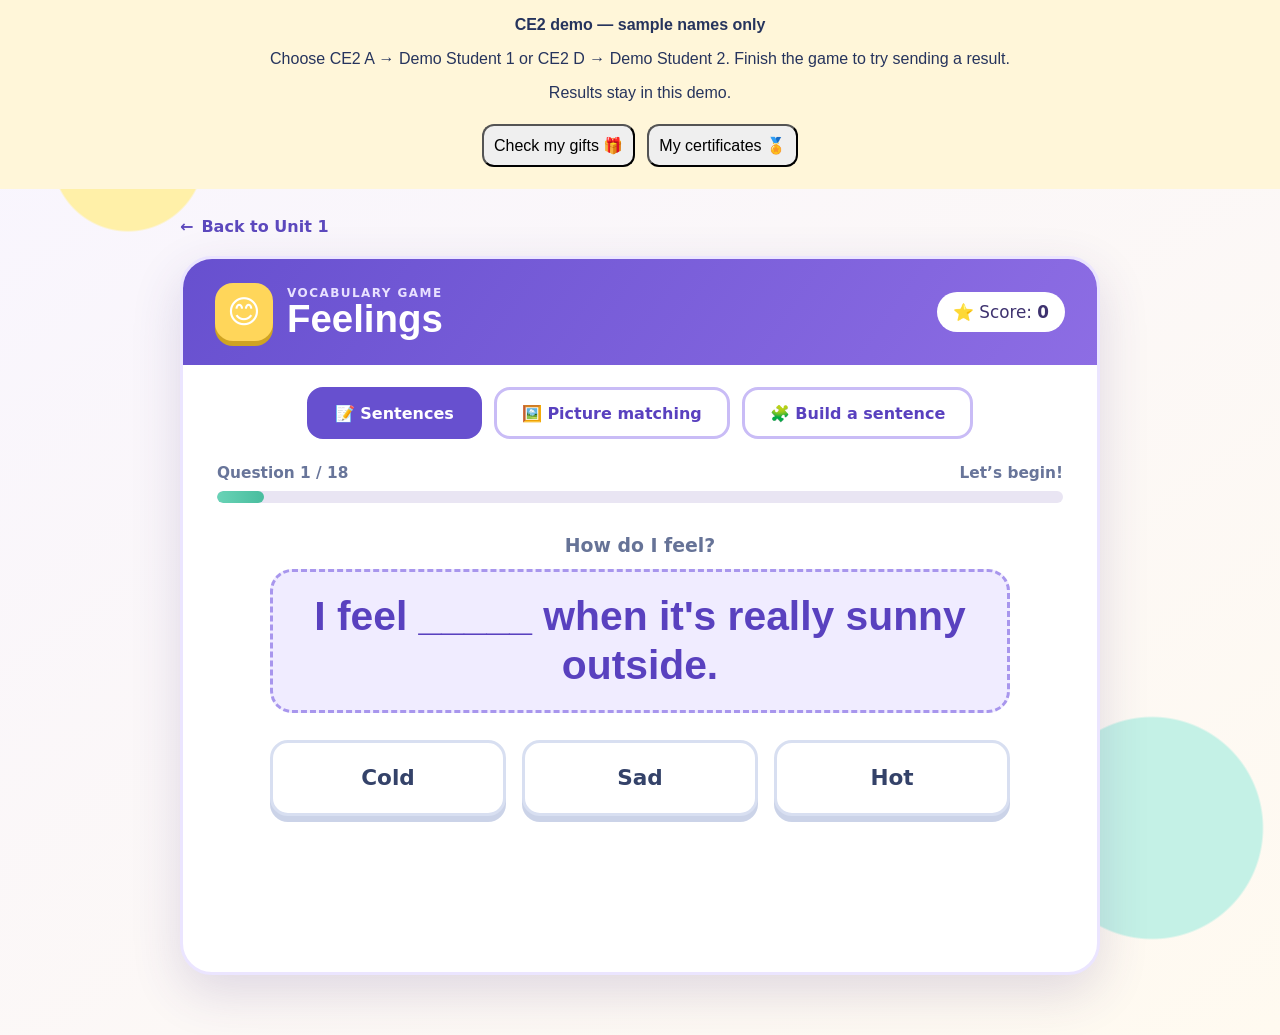
==== commit 2dde9dc3: "Mix correct answer positions in Feelings demo" ====
--- a/ce2-name-selection-demo.html
+++ b/ce2-name-selection-demo.html
@@ -689,6 +689,21 @@
 ];
 let questions = sentenceQuestions;
 
+function shuffled(items) {
+  const result = [...items];
+  for (let i = result.length - 1; i > 0; i--) {
+    const j = Math.floor(Math.random() * (i + 1));
+    [result[i], result[j]] = [result[j], result[i]];
+  }
+  return result;
+}
+
+// Spread correct answers evenly across the three positions, then mix their order.
+function mixedAnswerPositions(count) {
+  return shuffled(Array.from({ length: count }, (_, index) => index % 3));
+}
+let answerPositions = mixedAnswerPositions(questions.length);
+
 const positiveMessages = ["Great job!", "Correct!", "Excellent!", "Well done!"];
 let currentQuestion = 0;
 let score = 0;
@@ -731,7 +746,9 @@
   elements.progressLabel.textContent = currentQuestion === 0 ? "Let’s begin!" : (question.section ? "Choose the best answer!" : "Keep going!");
   if (question.words) { renderWordOrder(question, elements.answers); return; }
   elements.answers.classList.remove("word-order");
-  elements.answers.replaceChildren(...question.choices.map((choice) => {
+  const choices = shuffled(question.choices.filter(choice => choice !== question.answer));
+  choices.splice(answerPositions[currentQuestion], 0, question.answer);
+  elements.answers.replaceChildren(...choices.map((choice) => {
     const button = document.createElement("button");
     button.className = "answer-button";
     button.type = "button";
@@ -779,6 +796,7 @@
 function restartGame() {
   CompletionResult.reset();
   currentQuestion = 0;
+  answerPositions = mixedAnswerPositions(questions.length);
   score = 0;
   elements.score.textContent = "0";
   elements.results.hidden = true;
